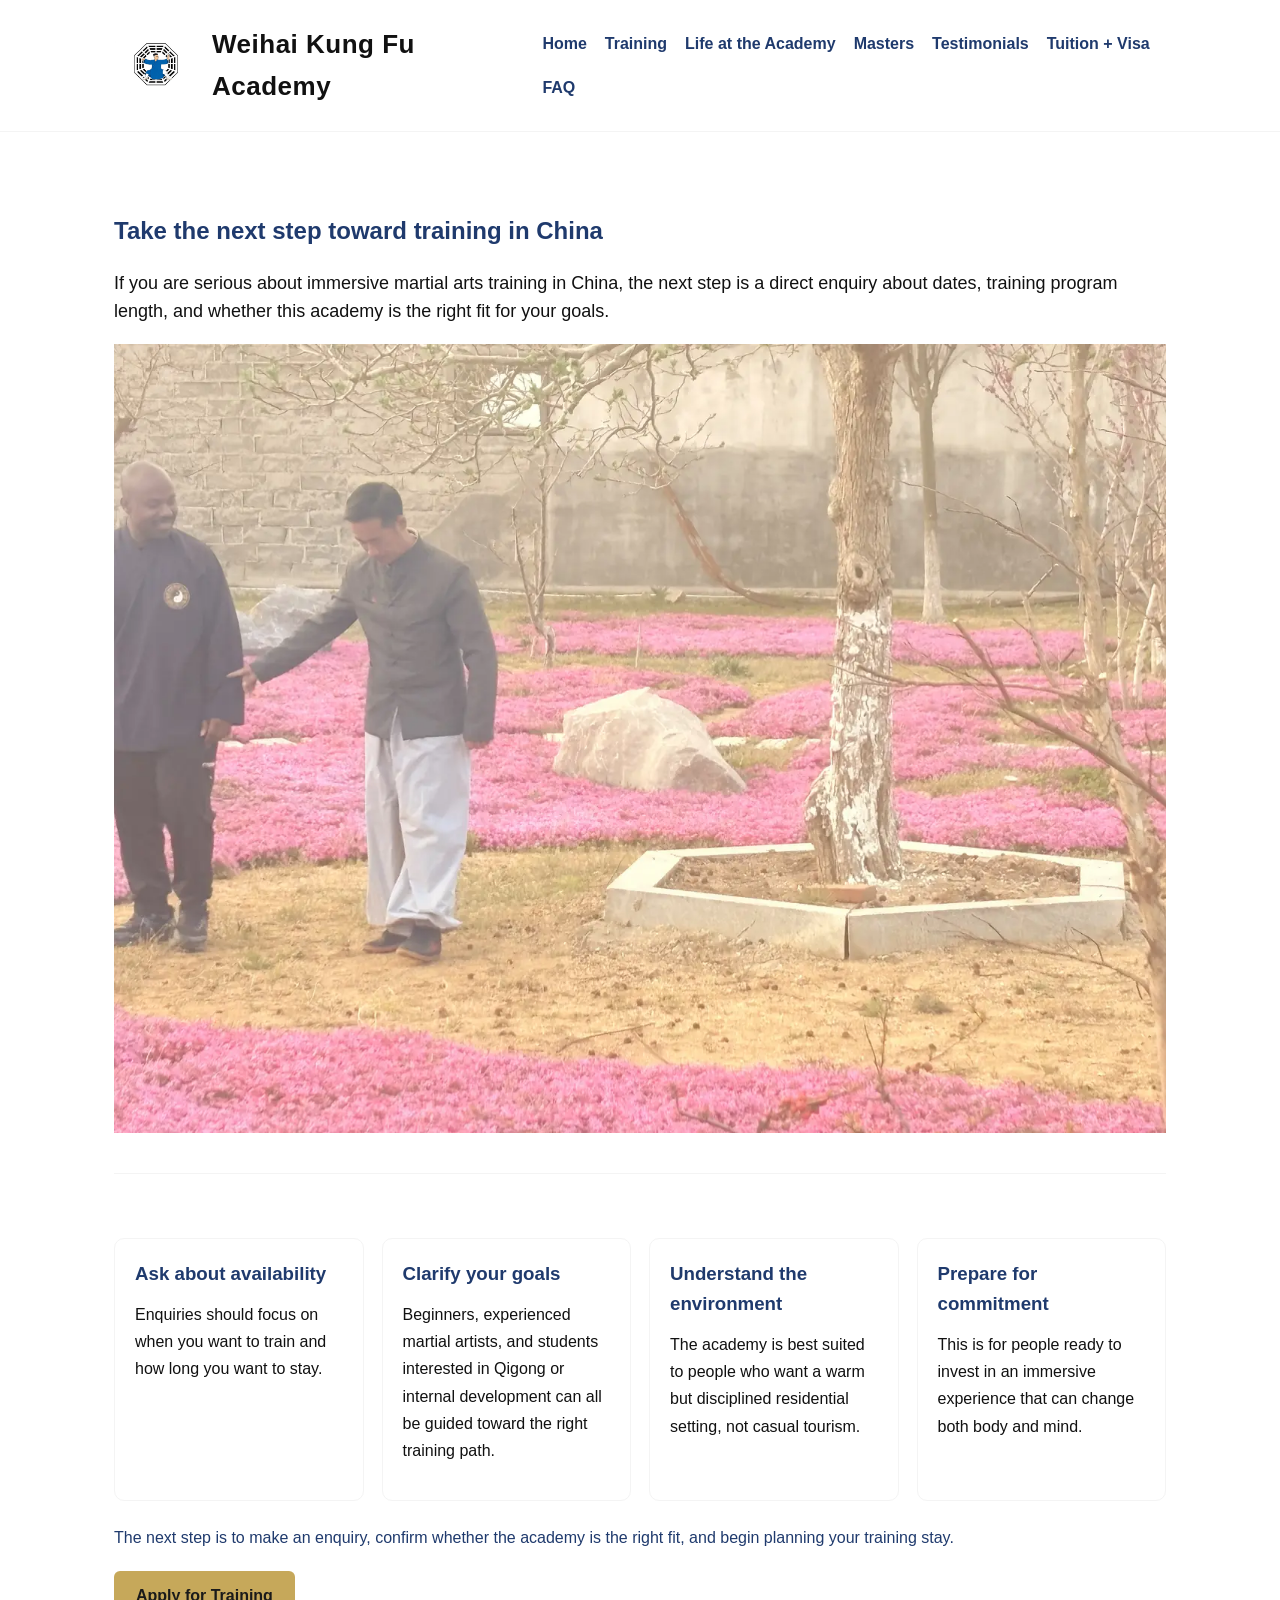
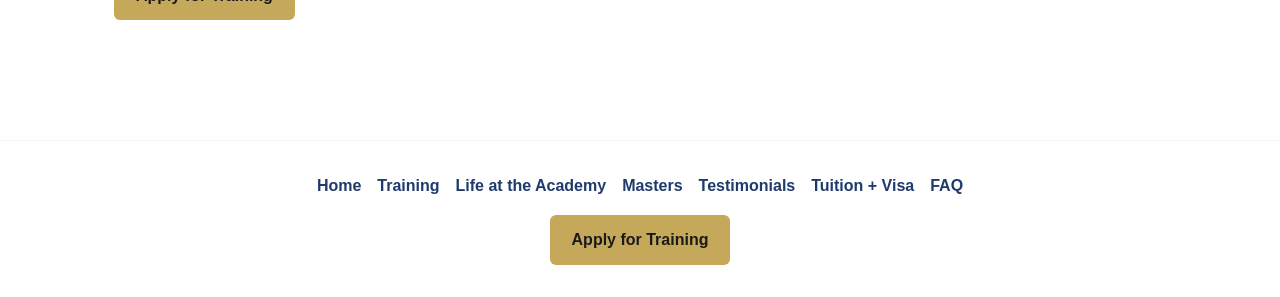
==== contact.html @ 20dc893d "Clean redeploy (fresh repo)" ====
<!doctype html>
<html lang="es">
<head>
  <meta charset="utf-8" />
  <meta name="viewport" content="width=device-width, initial-scale=1" />
  <title>Take the next step toward training in China | Weihai Kung Fu Academy</title>
  <link rel="stylesheet" href="styles.css" />
  
</head>
<body>
  <header class="header"><nav class="nav"><div class="site-brand"><img class="site-logo" src="images/logo.webp" alt="Weihai Kung Fu Academy logo"><span class="site-name">Weihai Kung Fu Academy</span></div><div class="nav-links"><a href="index.html">Home</a><a href="training.html">Training</a><a href="life-at-the-academy.html">Life at the Academy</a><a href="masters.html">Masters</a><a href="testimonials.html">Testimonials</a><a href="tuition-visa.html">Tuition + Visa</a><a href="faq.html">FAQ</a></div></nav></header>
  <main class="main">
<section class="section">
  <div class="container">
    <h1>Take the next step toward training in China</h1>
    <p class="lead">If you are serious about immersive martial arts training in China, the next step is a direct enquiry about dates, training program length, and whether this academy is the right fit for your goals.</p>
    <img class="section-image" src="images/contact.webp" alt="Contact and application for kung fu training in China" />
  </div>
</section>

<section class="section">
  <div class="container">
    <div class="card-grid">
<div class="card">
  <h3>Ask about availability</h3>
  <p class="card-body">Enquiries should focus on when you want to train and how long you want to stay.</p>
</div>

<div class="card">
  <h3>Clarify your goals</h3>
  <p class="card-body">Beginners, experienced martial artists, and students interested in Qigong or internal development can all be guided toward the right training path.</p>
</div>

<div class="card">
  <h3>Understand the environment</h3>
  <p class="card-body">The academy is best suited to people who want a warm but disciplined residential setting, not casual tourism.</p>
</div>

<div class="card">
  <h3>Prepare for commitment</h3>
  <p class="card-body">This is for people ready to invest in an immersive experience that can change both body and mind.</p>
</div>
</div>
    <p class="supporting">The next step is to make an enquiry, confirm whether the academy is the right fit, and begin planning your training stay.</p>
    <div class="cta-block"><a class="button" href="faq.html">Apply for Training</a></div>
  </div>
</section>
</main>
  <footer class="footer"><div class="footer-links"><a href="index.html">Home</a><a href="training.html">Training</a><a href="life-at-the-academy.html">Life at the Academy</a><a href="masters.html">Masters</a><a href="testimonials.html">Testimonials</a><a href="tuition-visa.html">Tuition + Visa</a><a href="faq.html">FAQ</a></div><div class="footer-cta"><a class="button" href="faq.html">Apply for Training</a></div></footer>
</body>
</html>
---- styles.css ----
:root {
  --primary: #1F3A6D;
  --accent: #C6A85A;
  --background: #FFFFFF;
  --text: #111111;
  --secondary-text: #1F3A6D;
  --soft-accent: #F4F4F4;
  --button-radius: 6px;
  --card-radius: 10px;
  --max-width: 1100px;
}

* {
  box-sizing: border-box;
}

body {
  margin: 0;
  font-family: Inter Regular, Helvetica Neue, Arial, sans-serif;
  background: var(--background);
  color: var(--text);
  line-height: 1.6;
}

img {
  max-width: 100%;
  display: block;
}

.header {
  padding: 24px 0;
  border-bottom: 1px solid var(--soft-accent);
  background: var(--background);
}

.nav {
  max-width: var(--max-width);
  margin: 0 auto;
  padding: 0 24px;
  display: flex;
  align-items: center;
  justify-content: space-between;
  gap: 24px;
}

.logo {
  font-family: Inter Bold, Helvetica Neue, Arial, sans-serif;
  font-weight: 700;
  color: var(--primary);
}

.site-brand {
  display: flex;
  align-items: center;
  gap: 14px;
}

.site-logo {
  height: 56px;
  width: auto;
}

.site-name {
  font-family: Inter, Helvetica Neue, Arial, sans-serif;
  font-weight: 700;
  font-size: 22px;
  color: #111111;
  letter-spacing: 0.5px;
}

@media (min-width: 768px) {
  .site-name {
    font-size: 26px;
  }
}

.logo-image {
  height: 40px;
  width: auto;
  display: block;
}

.hero-logo {
  width: auto;
  display: block;
  margin-bottom: 16px;
  background: transparent;
  mix-blend-mode: multiply;
}

.nav-links {
  display: flex;
  gap: 18px;
  flex-wrap: wrap;
}

.nav a {
  text-decoration: none;
  color: var(--primary);
  font-weight: 600;
}

.main {
  max-width: var(--max-width);
  margin: 0 auto;
  padding: 40px 24px 80px;
}

.hero-full {
  position: relative;
  min-height: 70vh;
  background-size: cover;
  background-position: center;
  background-repeat: no-repeat;
  display: flex;
  align-items: center;
  color: #ffffff;
}

.hero-inner {
  position: relative;
  width: 100%;
}

.hero-content {
  width: 100%;
  padding: 0 24px;
  max-width: 680px;
}

.hero-full .hero-content {
  max-width: var(--max-width);
  margin: 0 auto;
  padding: 120px 24px 120px;
}

.hero-content h1 {
  color: #FFFFFF;
  text-shadow: 0 2px 12px rgba(0,0,0,0.6);
}

.hero-content p {
  color: rgba(255,255,255,0.92);
  text-shadow: 0 2px 10px rgba(0,0,0,0.5);
  max-width: 600px;
}

.hero-layout-overlay {
  position: relative;
  width: 100%;
  overflow: hidden;
  padding: 0;
}

.hero-layout-overlay .hero-bg {
  position: absolute;
  inset: 0;
}

.hero-layout-overlay .hero-bg img {
  width: 100%;
  height: 100%;
  object-fit: cover;
  display: block;
}

.hero-overlay {
  position: absolute;
  inset: 0;
  pointer-events: none;
  background: linear-gradient(
    to right,
    rgba(0,0,0,0.65) 0%,
    rgba(0,0,0,0.55) 35%,
    rgba(0,0,0,0.25) 70%,
    rgba(0,0,0,0.1) 100%
  );
}

.hero-overlay-none {
  background: transparent;
}

.hero-overlay-dark {
  background: linear-gradient(90deg, rgba(17,17,17,0.62) 0%, rgba(17,17,17,0.28) 45%, rgba(17,17,17,0.12) 100%);
}

.hero-overlay-light {
  background: linear-gradient(90deg, rgba(255,255,255,0.72) 0%, rgba(255,255,255,0.36) 45%, rgba(255,255,255,0.14) 100%);
}

.hero-overlay-medium {
  background: linear-gradient(90deg, rgba(17,17,17,0.52) 0%, rgba(17,17,17,0.22) 45%, rgba(17,17,17,0.08) 100%);
}

.hero-overlay-strong {
  background: linear-gradient(90deg, rgba(17,17,17,0.74) 0%, rgba(17,17,17,0.42) 45%, rgba(17,17,17,0.16) 100%);
}

.hero-overlay-inner {
  position: relative;
  z-index: 2;
  min-height: 70vh;
  display: flex;
  align-items: center;
}

.hero-height-standard .hero-overlay-inner {
  min-height: 62vh;
}

.hero-height-compact .hero-overlay-inner {
  min-height: 52vh;
}

.hero-height-medium .hero-overlay-inner {
  min-height: 62vh;
}

.hero-height-tall .hero-overlay-inner {
  min-height: 78vh;
}

.hero-height-full .hero-overlay-inner {
  min-height: 92vh;
}

.hero-align-left {
  text-align: left;
  margin-left: clamp(24px, 6vw, 96px);
  margin-right: auto;
}

.hero-align-center {
  text-align: center;
  margin: 0 auto;
}

.hero-layout-overlay .hero-content h1,
.hero-layout-overlay .hero-content .lead {
  color: #FFFFFF;
}

h1, h2, h3 {
  font-family: Inter Bold, Helvetica Neue, Arial, sans-serif;
  color: var(--primary);
  margin: 0 0 12px;
}

.lead {
  font-size: 1.125rem;
  color: var(--text);
}

.supporting {
  color: var(--secondary-text);
}

.section {
  padding: 40px 0;
  border-bottom: 1px solid var(--soft-accent);
}

.section-inner {
  display: grid;
  gap: 24px;
}

.section-media img {
  width: 100%;
  height: auto;
  border-radius: var(--card-radius);
}

.section-layout-image-left .section-inner,
.section-layout-image-right .section-inner {
  grid-template-columns: minmax(0, 1fr) minmax(0, 1fr);
  align-items: center;
}

.section-layout-image-left .section-media {
  order: -1;
}

.section-layout-cards .card-grid,
.section-layout-standard .card-grid {
  display: grid;
}

.section-columns-1 .card-grid {
  grid-template-columns: 1fr;
}

.section-columns-2 .card-grid {
  grid-template-columns: repeat(2, minmax(0, 1fr));
}

.section-columns-3 .card-grid {
  grid-template-columns: repeat(3, minmax(0, 1fr));
}

.section-theme-light {
  background: rgba(255, 255, 255, 0.55);
}

.section-theme-dark {
  background: #111111;
}

.section-theme-dark h2,
.section-theme-dark h3,
.section-theme-dark p,
.section-theme-dark .supporting,
.section-theme-dark .stat-value,
.section-theme-dark .stat-label {
  color: #ffffff;
}

.section-theme-accent {
  background: rgba(199, 162, 124, 0.14);
}

.section:last-of-type {
  border-bottom: none;
}

.hero {
  padding: 60px 0;
}

.hero-grid {
  display: grid;
  grid-template-columns: repeat(auto-fit, minmax(260px, 1fr));
  gap: 32px;
  align-items: center;
}

.card-grid {
  display: grid;
  grid-template-columns: repeat(auto-fit, minmax(220px, 1fr));
  gap: 18px;
  margin: 24px 0;
}

.card {
  padding: 20px;
  border: 1px solid var(--soft-accent);
  border-radius: var(--card-radius);
  background: #ffffff;
}

.card-body {
  margin-top: 10px;
  line-height: 1.7;
  color: #111111;
}

.steps {
  display: grid;
  gap: 16px;
  margin: 24px 0;
}

.step {
  display: grid;
  grid-template-columns: 36px 1fr;
  gap: 12px;
  align-items: start;
  padding: 16px;
  border: 1px solid var(--soft-accent);
  border-radius: var(--card-radius);
  background: #ffffff;
}

.step-number {
  width: 32px;
  height: 32px;
  border-radius: 50%;
  background: var(--soft-accent);
  display: flex;
  align-items: center;
  justify-content: center;
  font-weight: 600;
  color: var(--primary);
}

.quote-grid {
  display: grid;
  grid-template-columns: repeat(auto-fit, minmax(240px, 1fr));
  gap: 18px;
  margin: 24px 0;
}

.quote {
  padding: 20px;
  border-left: 4px solid var(--soft-accent);
  background: #ffffff;
  border-radius: var(--card-radius);
}

.quote-attrib {
  margin-top: 10px;
  font-weight: 600;
  color: var(--primary);
}

.stats-grid {
  display: grid;
  gap: 16px;
  margin: 24px 0;
}

.stats-style-inline {
  grid-template-columns: repeat(auto-fit, minmax(180px, 1fr));
}

.stats-style-cards {
  grid-template-columns: repeat(auto-fit, minmax(220px, 1fr));
}

.stat {
  padding: 16px;
  border: 1px solid var(--soft-accent);
  border-radius: var(--card-radius);
  background: #ffffff;
}

.stat-value {
  font-family: Inter Bold, Helvetica Neue, Arial, sans-serif;
  font-size: 1.5rem;
  color: var(--primary);
  margin-bottom: 6px;
}

.stat-label {
  color: var(--secondary-text);
}

.faq-grid {
  display: grid;
  gap: 14px;
  margin: 24px 0;
}

.faq-item {
  padding: 16px;
  border: 1px solid var(--soft-accent);
  border-radius: var(--card-radius);
  background: #ffffff;
}

.cta-block {
  margin-top: 20px;
}

.button {
  display: inline-block;
  background: var(--accent);
  color: #1A1A1A;
  text-decoration: none;
  padding: 12px 22px;
  border-radius: var(--button-radius);
  font-weight: 600;
}

.footer {
  padding: 32px 24px;
  border-top: 1px solid var(--soft-accent);
  background: var(--background);
}

.footer-links {
  max-width: var(--max-width);
  margin: 0 auto 16px;
  display: flex;
  gap: 16px;
  justify-content: center;
  flex-wrap: wrap;
}

.footer-links a {
  text-decoration: none;
  color: var(--primary);
  font-weight: 600;
}

.footer-cta {
  display: flex;
  justify-content: center;
}

.footer-contact {
  display: flex;
  justify-content: center;
  gap: 16px;
  flex-wrap: wrap;
  margin-bottom: 16px;
}

.footer-contact a {
  text-decoration: none;
  color: var(--primary);
}

@media (max-width: 768px) {
  .header {
    padding: 16px 0;
  }

  .nav {
    padding: 0 16px;
    flex-direction: column;
    align-items: flex-start;
    gap: 14px;
  }

  .main {
    padding: 24px 16px 56px;
  }

  .section {
    padding: 28px 0;
  }

  h1 {
    font-size: 2rem;
  }

  h2 {
    font-size: 1.4rem;
  }

  .lead {
    font-size: 1rem;
    line-height: 1.6;
  }

  .hero-overlay-inner {
    min-height: 54vh;
  }

  .hero-height-standard .hero-overlay-inner {
    min-height: 50vh;
  }

  .hero-height-compact .hero-overlay-inner {
    min-height: 46vh;
  }

  .hero-height-medium .hero-overlay-inner {
    min-height: 50vh;
  }

  .hero-height-tall .hero-overlay-inner {
    min-height: 60vh;
  }

  .hero-height-full .hero-overlay-inner {
    min-height: 72vh;
  }

  .hero-content {
    max-width: 100%;
    padding: 0 16px;
    margin-left: auto !important;
    margin-right: auto !important;
    text-align: center !important;
    transform: none !important;
    left: auto !important;
    right: auto !important;
    max-width: 90%;
  }

  .hero-content p {
    max-width: 100%;
  }

  .hero-content h1 {
    font-size: 28px !important;
    line-height: 1.2;
  }

  .hero-content .lead {
    font-size: 16px !important;
    line-height: 1.5;
  }

  .hero {
    height: auto !important;
    min-height: 70vh;
    padding-top: 60px;
    padding-bottom: 60px;
  }

  .hero-grid {
    grid-template-columns: 1fr;
    gap: 18px;
  }

  .section-inner,
  .section-layout-image-left .section-inner,
  .section-layout-image-right .section-inner {
    grid-template-columns: 1fr;
    gap: 18px;
  }

  .hero-image img,
  .section-image,
  .section-media img {
    width: 100%;
    height: auto;
  }

  .card-grid,
  .quote-grid,
  .stats-grid {
    grid-template-columns: 1fr;
  }

  .steps {
    gap: 12px;
  }

  .step {
    grid-template-columns: 28px 1fr;
    gap: 10px;
    padding: 14px;
  }

  .card {
    padding: 16px;
  }

  .button {
    padding: 10px 18px;
  }

  .cta-block {
    display: block;
  }

  .footer {
    padding: 24px 16px;
  }
}
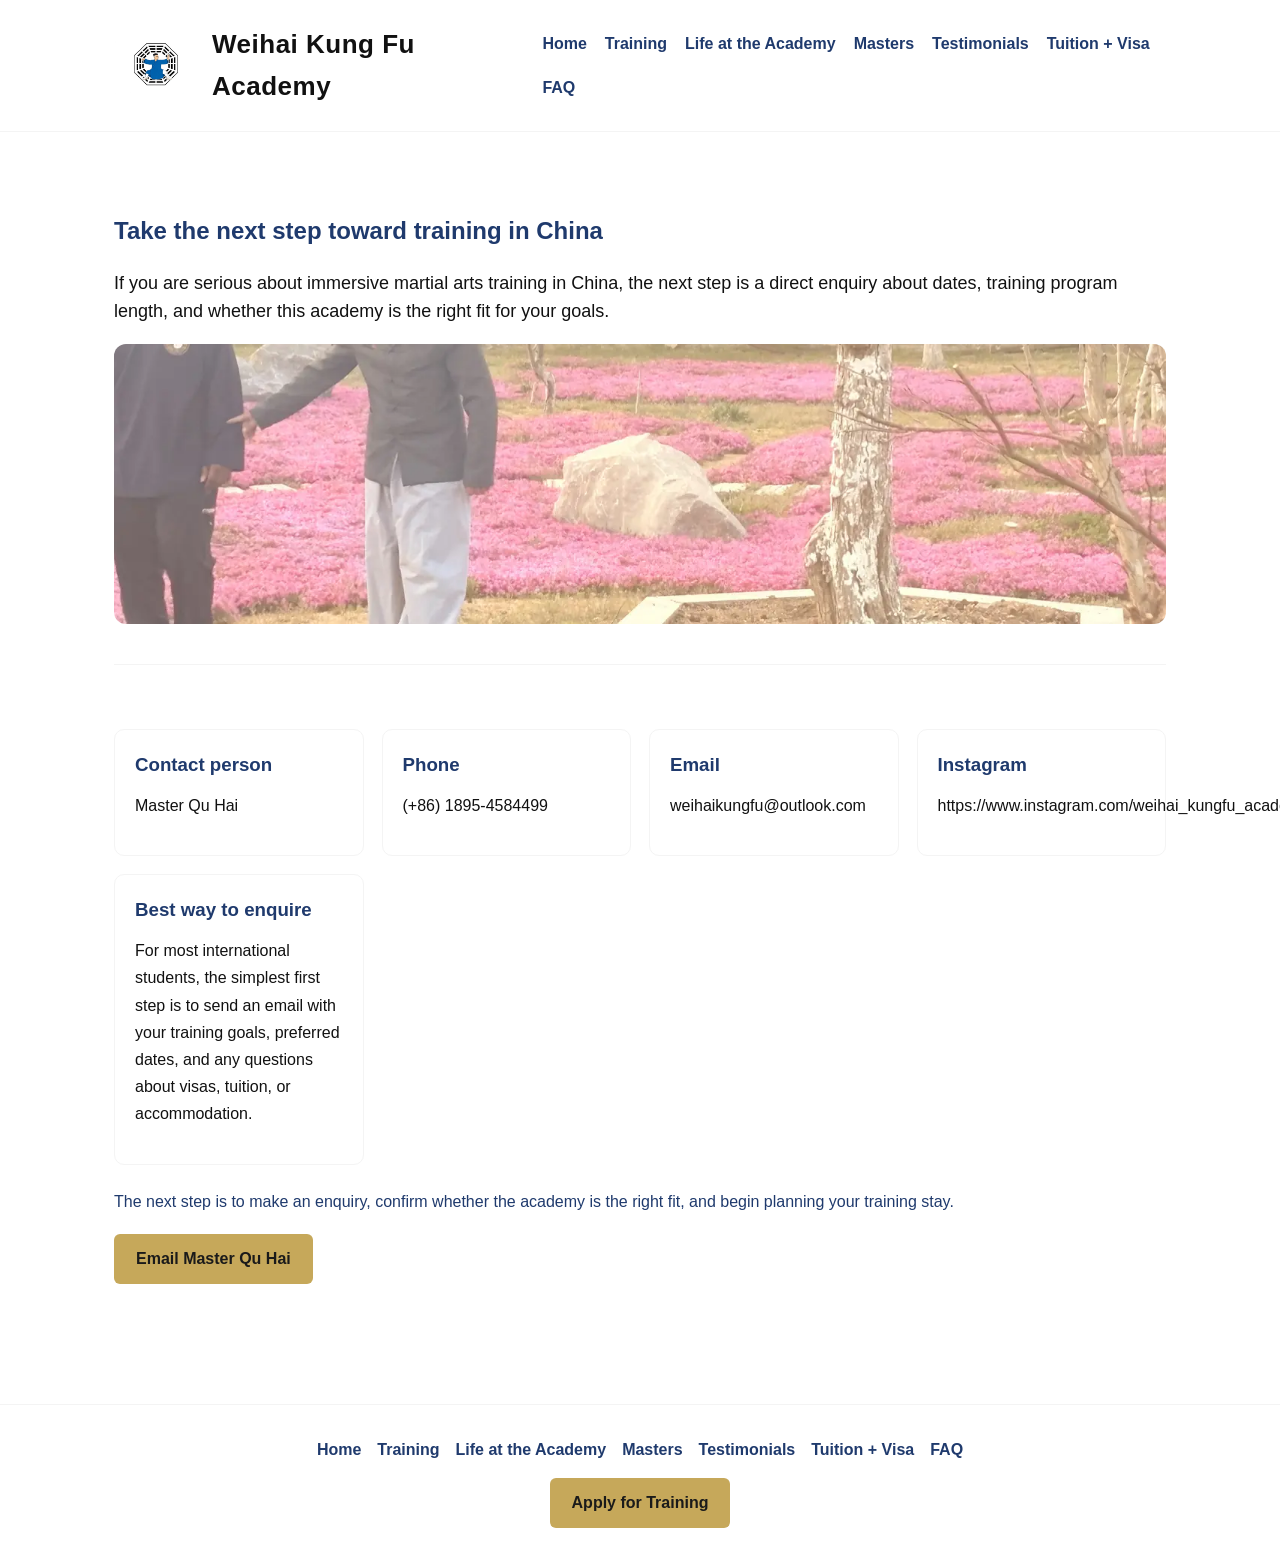
==== commit a03ee8d4: "Fix CTAs + contact section" ====
--- a/contact.html
+++ b/contact.html
@@ -22,30 +22,35 @@
   <div class="container">
     <div class="card-grid">
 <div class="card">
-  <h3>Ask about availability</h3>
-  <p class="card-body">Enquiries should focus on when you want to train and how long you want to stay.</p>
+  <h3>Contact person</h3>
+  <p class="card-body">Master Qu Hai</p>
 </div>
 
 <div class="card">
-  <h3>Clarify your goals</h3>
-  <p class="card-body">Beginners, experienced martial artists, and students interested in Qigong or internal development can all be guided toward the right training path.</p>
+  <h3>Phone</h3>
+  <p class="card-body">(+86) 1895-4584499</p>
 </div>
 
 <div class="card">
-  <h3>Understand the environment</h3>
-  <p class="card-body">The academy is best suited to people who want a warm but disciplined residential setting, not casual tourism.</p>
+  <h3>Email</h3>
+  <p class="card-body">weihaikungfu@outlook.com</p>
 </div>
 
 <div class="card">
-  <h3>Prepare for commitment</h3>
-  <p class="card-body">This is for people ready to invest in an immersive experience that can change both body and mind.</p>
+  <h3>Instagram</h3>
+  <p class="card-body">https://www.instagram.com/weihai_kungfu_academy/</p>
+</div>
+
+<div class="card">
+  <h3>Best way to enquire</h3>
+  <p class="card-body">For most international students, the simplest first step is to send an email with your training goals, preferred dates, and any questions about visas, tuition, or accommodation.</p>
 </div>
 </div>
     <p class="supporting">The next step is to make an enquiry, confirm whether the academy is the right fit, and begin planning your training stay.</p>
-    <div class="cta-block"><a class="button" href="faq.html">Apply for Training</a></div>
+    <div class="cta-block"><a class="button" href="mailto:weihaikungfu@outlook.com">Email Master Qu Hai</a></div>
   </div>
 </section>
 </main>
-  <footer class="footer"><div class="footer-links"><a href="index.html">Home</a><a href="training.html">Training</a><a href="life-at-the-academy.html">Life at the Academy</a><a href="masters.html">Masters</a><a href="testimonials.html">Testimonials</a><a href="tuition-visa.html">Tuition + Visa</a><a href="faq.html">FAQ</a></div><div class="footer-cta"><a class="button" href="faq.html">Apply for Training</a></div></footer>
+  <footer class="footer"><div class="footer-links"><a href="index.html">Home</a><a href="training.html">Training</a><a href="life-at-the-academy.html">Life at the Academy</a><a href="masters.html">Masters</a><a href="testimonials.html">Testimonials</a><a href="tuition-visa.html">Tuition + Visa</a><a href="faq.html">FAQ</a></div><div class="footer-cta"><a class="button" href="mailto:weihaikungfu@outlook.com">Apply for Training</a></div></footer>
 </body>
 </html>
--- a/styles.css
+++ b/styles.css
@@ -266,10 +266,15 @@
   gap: 24px;
 }
 
-.section-media img {
+.section-image,
+.section-media img,
+.hero-image img {
   width: 100%;
-  height: auto;
-  border-radius: var(--card-radius);
+  max-height: 280px;
+  object-fit: cover;
+  object-position: center;
+  display: block;
+  border-radius: 12px;
 }
 
 .section-layout-image-left .section-inner,
@@ -609,6 +614,7 @@
   .section-media img {
     width: 100%;
     height: auto;
+    max-height: 200px;
   }
 
   .card-grid,
